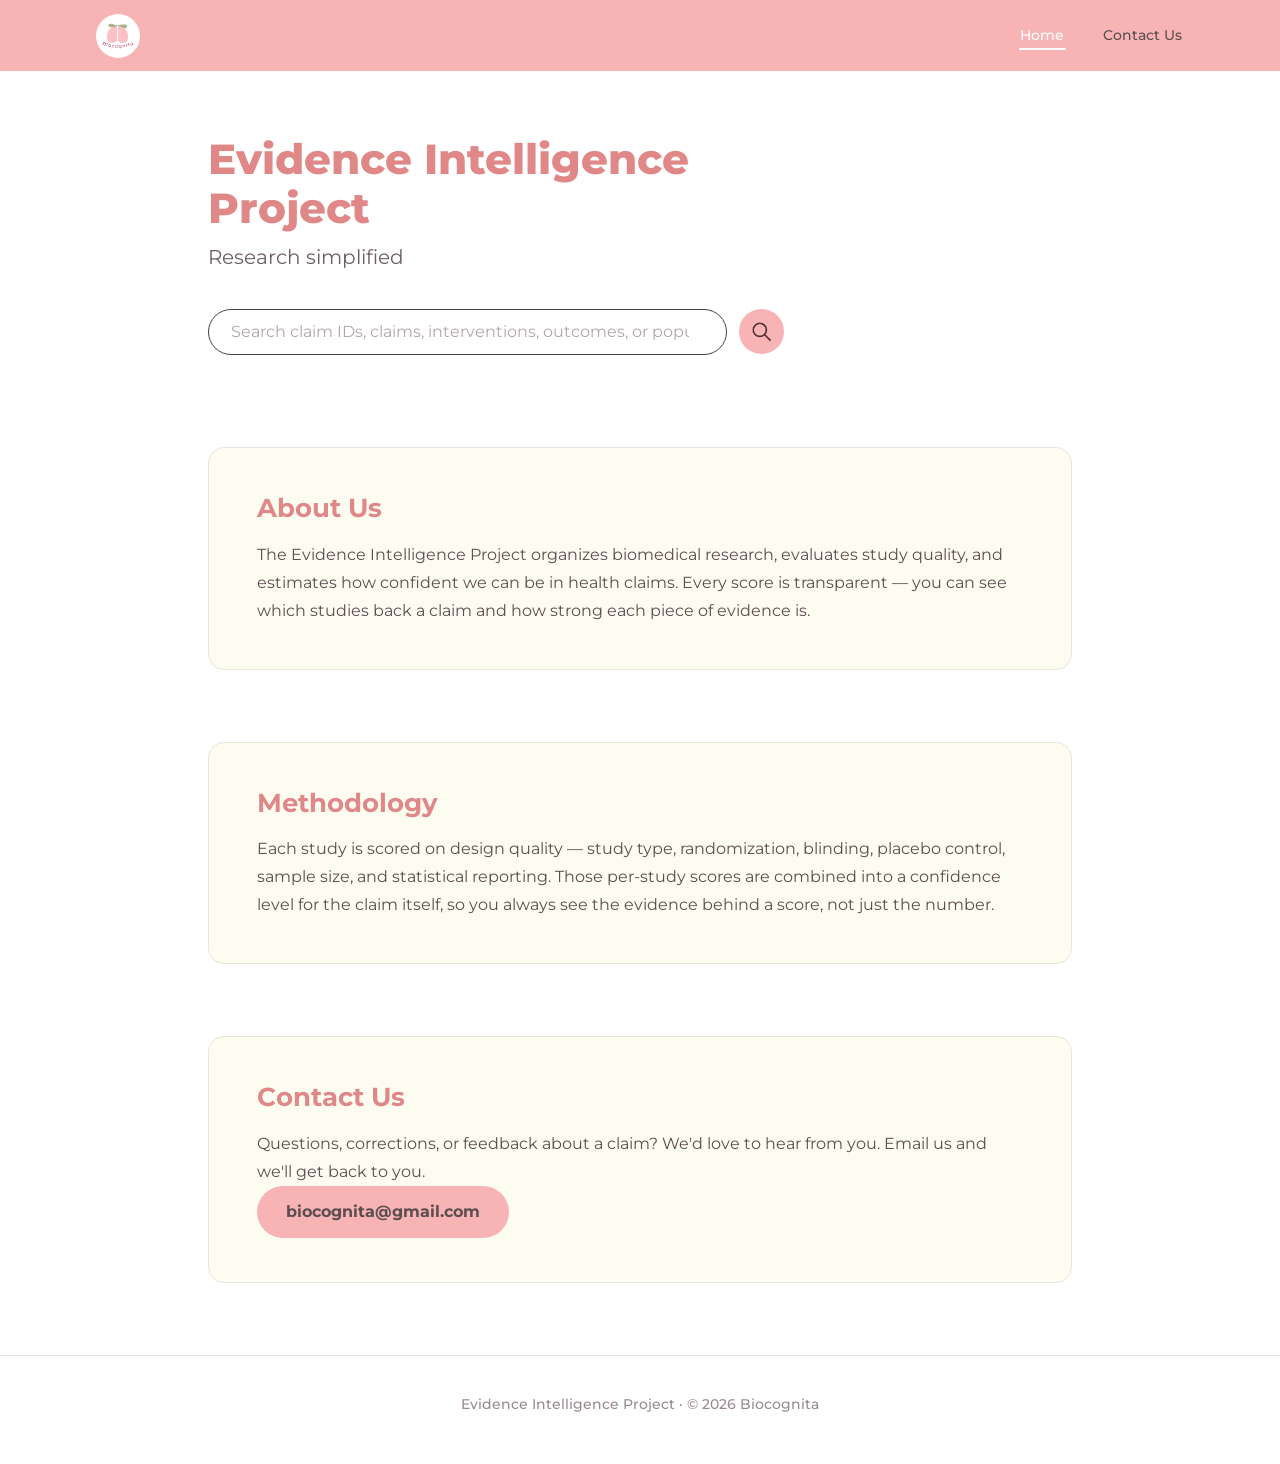
==== website/index.html @ e068db28 "Pink-tint the whole report page: card washes, pink headings and study IDs" ====
<!DOCTYPE html>
<html>
    <head>
        <meta charset="utf-8">
        <meta name="viewport" content="width=device-width">
        <title>Evidence Intelligence Project</title>
        <link rel="preconnect" href="https://fonts.googleapis.com">
        <link rel="preconnect" href="https://fonts.gstatic.com" crossorigin>
        <link href="https://fonts.googleapis.com/css2?family=Montserrat:wght@400;500;600;700;800&display=swap" rel="stylesheet">
        <link rel="icon" href="assets/images/biocognitalogo.png">
        <link href="style.css?v=26" rel="stylesheet" type="text/css"/>
    </head>
    <body>
        <nav class="navbar">
            <div class="nav-inner">
                <div class="logo">
                    <a href="index.html"><img src="assets/images/biocognitalogo.png" alt="biocognita logo" class="logopic"></a>
                </div>
                <div class="nav-links">
                    <a href="index.html" class="active">Home</a>
                    <a href="#contact">Contact Us</a>
                </div>
            </div>
        </nav>

        <main class="home-main">
            <div class="home-inner">
                <h1 class="home-title">Evidence Intelligence<br>Project</h1>
                <p class="home-subtitle">Research simplified</p>

                <div class="searcharea">
                    <div class="searchbar-row">
                        <input
                            id="claim-input"
                            type="search"
                            placeholder="Search claim IDs, claims, interventions, outcomes, or populations..."
                            class="searchbarbar"
                        >
                        <button id="search-button" type="button">
                            <img
                                src="assets/images/searchicon.png"
                                alt="searchbutton"
                                class="searchbutton"
                            >
                        </button>
                    </div>
                </div>
            </div>
        </main>

        <section class="about-section" id="about">
            <div class="about-inner">
                <div class="about-card reveal">
                    <h2>About Us</h2>
                    <p>
                        The Evidence Intelligence Project organizes biomedical research,
                        evaluates study quality, and estimates how confident we can be in
                        health claims. Every score is transparent — you can see which
                        studies back a claim and how strong each piece of evidence is.
                    </p>
                </div>
            </div>
        </section>

        <section class="about-section methodology-section" id="methodology">
            <div class="about-inner">
                <div class="about-card reveal">
                    <h2>Methodology</h2>
                    <p>
                        Each study is scored on design quality — study type, randomization,
                        blinding, placebo control, sample size, and statistical reporting.
                        Those per-study scores are combined into a confidence level for the
                        claim itself, so you always see the evidence behind a score, not
                        just the number.
                    </p>
                </div>
            </div>
        </section>

        <section class="about-section methodology-section" id="contact">
            <div class="about-inner">
                <div class="about-card reveal contact-card">
                    <h2>Contact Us</h2>
                    <p>
                        Questions, corrections, or feedback about a claim? We'd love to
                        hear from you. Email us and we'll get back to you.
                    </p>
                    <p class="contact-email">
                        <a class="contact-mailto" href="mailto:biocognita@gmail.com">
                            biocognita@gmail.com
                        </a>
                    </p>
                </div>
            </div>
        </section>

        <footer class="site-footer reveal">
            <p>Evidence Intelligence Project · © 2026 Biocognita</p>
        </footer>

        <script src="api_config.js"></script>
        <script src="cache_utils.js?v=23"></script>
        <script src="scripts.js?v=23"></script>
    </body>
</html>
---- website/style.css ----
/* ============================================================
   Evidence Intelligence — design system
   Matches the reference mockups:
     - Montserrat everywhere (400 / 500 / 600 / 700 / 800)
     - Light pink header bar, logo far left, nav far right
     - Home: white hero, LEFT-aligned: big pink title (2 lines),
       subtitle, search bar (thin dark border + round pink btn)
     - Beige About Us box on the white canvas
     - Report page: white cards with brown borders in a 2-col
       Overview grid, then stacked study cards with summaries

   Typography follows the golden ratio (phi = 1.618) on a 16px base:
       0.75rem  micro (badges/pills)
       0.85rem  small (meta, card labels)
       1rem     body
       1.25rem  lead (~phi^0.5)
       1.6rem   h2       (~phi)
       2.6rem   h1       (~phi^2)
   ============================================================ */

:root {
    --header-pink: #F8B4B4;
    --accent-pink: #EB9494;       /* card top bars — deeper pink so the bar reads clearly */
    --pink-fill-soft: #FDE9E9;    /* count chip */
    --pink-fill: #F6D9D9;         /* score pill */
    --pink-ink: #C06A6A;          /* deeper pink text on the pills */
    --title-pink: #E08888;        /* title + section heading pink */
    --ink: #5C4D51;               /* dark brown body text */
    --ink-soft: #9B8A8D;          /* warm taupe secondary text */
    --paper: #FFFFFF;             /* white content section */
    --paper-pink: #FDF7F7;        /* report cards — white with a soft pink wash */
    --cream: #FCFCF0;             /* About Us card (the beige) */
    --canvas: #FFFFFF;            /* page background — white, per the mockup */
    --dark-border: #4A3E3D;       /* thin dark border on the search bar */
    --border: #EAE2D8;            /* warm beige border */
    --border-pink: #F2E0E0;       /* results-page borders — pink-tinted so the page reads pink, not brown */
    --white: #FFFFFF;
    --shadow-soft: 0 4px 14px rgba(92, 77, 81, 0.06);
    --shadow-lift: 0 10px 28px rgba(92, 77, 81, 0.10);
}

* {
    box-sizing: border-box;
}

body {
    margin: 0;
    padding: 0;
    background-color: var(--canvas);
    color: var(--ink);
    font-family: 'Montserrat', -apple-system, BlinkMacSystemFont, "Segoe UI", Roboto, sans-serif;
    min-height: 100vh;
    display: flex;
    flex-direction: column;
}

/* ============ Header (solid pink bar) ============ */

.navbar {
    background-color: var(--header-pink);
    width: 100%;
}

.nav-inner {
    max-width: 72rem;
    margin: 0 auto;
    padding: 0.85rem 2rem;
    display: flex;
    align-items: center;
    justify-content: space-between;
}

.logo {
    display: flex;
    align-items: center;
}

.logo a {
    display: flex;
    align-items: center;
}

.logopic {
    max-height: 2.75rem;
    width: auto;
    display: block;
    border-radius: 50%;
    background-color: var(--white);
    transition: transform 0.2s ease;
}

.logo:hover .logopic {
    transform: scale(1.06);
}

/* Header navigation — far right, medium weight */
.nav-links {
    display: flex;
    align-items: center;
    gap: 2.25rem;
}

.nav-links a {
    position: relative;
    text-decoration: none;
    color: var(--ink);
    font-family: 'Montserrat', sans-serif;
    font-size: 0.9rem;
    font-weight: 500;
    padding: 0.3rem 0.1rem 0.35rem;
    transition: color 0.2s ease;
}

/* Animated underline bar under the hovered/active link */
.nav-links a::after {
    content: "";
    position: absolute;
    left: 0;
    bottom: 0;
    width: 100%;
    height: 2px;
    border-radius: 2px;
    background-color: var(--white);
    transform: scaleX(0);
    transform-origin: left;
    transition: transform 0.22s ease;
}

.nav-links a:hover,
.nav-links a.active {
    color: var(--white);
}

.nav-links a:hover::after,
.nav-links a.active::after {
    transform: scaleX(1);
}

/* ============ Home hero (white, LEFT-aligned) ============ */

.home-main {
    background-color: var(--paper);
    padding: 4rem 1.5rem 3rem;
}

.home-inner {
    width: 100%;
    max-width: 54rem;
    margin: 0 auto;
    text-align: left;
}

/* Big pink title, two lines */
.home-title {
    font-family: 'Montserrat', sans-serif;
    font-weight: 800;
    font-size: 2.6rem;
    line-height: 1.18;
    color: var(--title-pink);
    margin: 0;
}

/* Subtitle: smaller, darker brown-grey, regular */
.home-subtitle {
    font-family: 'Montserrat', sans-serif;
    font-weight: 400;
    font-size: 1.25rem;
    color: #6E5F63;
    margin: 0.7rem 0 0 0;
}

/* Search bar row */
.searcharea {
    margin-top: 2.5rem;
    width: 100%;
    max-width: 36rem;
}

.searchbar-row {
    display: flex;
    align-items: center;
    gap: 0.75rem;
    width: 100%;
}

/* Elongated input, thin dark border */
.searchbarbar {
    flex: 1;
    min-width: 0;
    padding: 0.8rem 1.4rem;
    border: 1px solid var(--dark-border);
    border-radius: 9999px;
    font-family: 'Montserrat', sans-serif;
    font-size: 1rem;
    font-weight: 400;
    color: var(--ink);
    background-color: var(--white);
    outline: none;
    transition: box-shadow 0.2s ease;
}

.searchbarbar::placeholder {
    color: #B3A5A8;
}

.searchbarbar:focus {
    box-shadow: 0 0 0 3px rgba(224, 136, 136, 0.25);
}

.searchbarbar:hover {
    border-color: var(--title-pink);
}

/* Circular pink search button, immediately right of the input */
#search-button {
    flex-shrink: 0;
    background-color: var(--header-pink);
    border: none;
    padding: 0.8rem;
    border-radius: 50%;
    cursor: pointer;
    display: flex;
    align-items: center;
    justify-content: center;
    transition: transform 0.2s ease, background-color 0.2s ease, box-shadow 0.2s ease;
}

#search-button:hover {
    transform: translateY(-2px);
    background-color: var(--title-pink);
    box-shadow: 0 6px 16px rgba(224, 136, 136, 0.45);
}

#search-button:active {
    transform: translateY(0) scale(0.93);
    box-shadow: 0 2px 8px rgba(224, 136, 136, 0.35);
}

#search-button:focus-visible {
    outline: 2px solid var(--title-pink);
    outline-offset: 2px;
}

.searchbutton {
    height: 1.2rem;
    width: auto;
    filter: brightness(0.4);
}

/* ============ About Us + Methodology (beige boxes on white) ============ */

.about-section {
    background-color: var(--canvas);
    padding: 2.75rem 1.5rem 4.5rem;
}

/* The About card's generous bottom padding is the gap between the two
   cards, so the Methodology section starts flush under it. */
.methodology-section {
    padding-top: 0;
}

.about-inner {
    width: 100%;
    max-width: 54rem;
    margin: 0 auto;
}

.about-card {
    background-color: var(--cream);
    border-radius: 1rem;
    padding: 2.75rem 3rem;
    border: 1px solid #EAE4DC;
    transition: transform 0.3s ease, box-shadow 0.3s ease;
}

.about-card:hover {
    transform: translateY(-3px);
    box-shadow: var(--shadow-lift);
}

/* ============ Contact Us card ============ */

.contact-card p {
    margin-bottom: 1.4rem;
}

.contact-card p:last-child {
    margin-bottom: 0;
}

.contact-email {
    margin: 0;
}

/* Email as a warm pink pill — matches the search button + header */
.contact-mailto {
    display: inline-block;
    padding: 0.75rem 1.8rem;
    border-radius: 9999px;
    background-color: var(--header-pink);
    color: var(--ink);
    font-family: 'Montserrat', sans-serif;
    font-size: 1rem; /* body */
    font-weight: 700;
    text-decoration: none;
    transition: transform 0.2s ease, box-shadow 0.2s ease, background-color 0.2s ease;
}

.contact-mailto:hover {
    transform: translateY(-2px);
    background-color: var(--title-pink);
    box-shadow: 0 6px 16px rgba(224, 136, 136, 0.35);
}

.contact-mailto:active {
    transform: translateY(0) scale(0.96);
    box-shadow: none;
}

.contact-mailto:focus-visible {
    outline: 2px solid var(--title-pink);
    outline-offset: 2px;
}

/* ============ Scroll reveal (About Us / Methodology) ============ */

.reveal {
    opacity: 0;
    transform: translateY(28px);
    transition: opacity 0.7s ease, transform 0.7s ease;
}

.reveal.visible {
    opacity: 1;
    transform: translateY(0);
}

@media (prefers-reduced-motion: reduce) {
    .reveal {
        opacity: 1;
        transform: none;
        transition: none;
    }

    .report-reveal,
    .home-title,
    .home-subtitle,
    .home-main .searcharea {
        animation: none;
    }

    .sk-leaving {
        transition: none;
    }

    body.page-leaving,
    body.page-entering {
        opacity: 1;
        transition: none;
    }

    .live-suggestions {
        animation: none;
    }
}

.about-card h2 {
    font-family: 'Montserrat', sans-serif;
    font-weight: 700;
    font-size: 1.6rem; /* ~phi */
    color: var(--title-pink);
    margin: 0 0 1.1rem 0;
}

.about-card p {
    font-family: 'Montserrat', sans-serif;
    font-weight: 400;
    font-size: 1rem; /* body */
    line-height: 1.75;
    color: var(--ink);
    margin: 0;
}

/* ============ Search results page ============ */

.bodynorm {
    min-height: 100vh;
    background-color: var(--canvas);
}

.bodynorm .home-main {
    padding-top: 2.5rem;
    padding-bottom: 2rem;
}

/* Cute results header — same white card + pink top accent as the
   result cards, with pill chips for the query and the count. */
.results-header {
    width: 100%;
    max-width: 68rem;
    margin: 2rem auto 1.25rem;
    padding: 0 1.5rem;
}

.results-header-inner {
    background-color: var(--white);
    border: 1px solid var(--border-pink);
    border-top: 4px solid var(--accent-pink);
    border-radius: 1.1rem;
    padding: 1.25rem 1.5rem;
    box-shadow: var(--shadow-soft);
}

.results-title-row {
    display: flex;
    align-items: center;
    justify-content: space-between;
    gap: 1rem;
    flex-wrap: wrap;
    margin-bottom: 0.6rem;
}

.results-title {
    font-family: 'Montserrat', sans-serif;
    font-size: 1.25rem; /* lead */
    font-weight: 700;
    color: var(--ink);
    margin: 0;
}

/* Pill chips: pink query chip + beige count chip (like the badges
   on the result cards) */
.result-chip {
    display: inline-block;
    font-family: 'Montserrat', sans-serif;
    font-size: 0.85rem; /* small */
    font-weight: 600;
    padding: 0.35rem 0.9rem;
    border-radius: 9999px;
    white-space: nowrap;
}

.chip-query {
    background-color: #FBEAEA;
    color: var(--title-pink);
    border: none;
    cursor: pointer;
    transition: background-color 0.2s ease, transform 0.2s ease;
}

.chip-query:hover {
    background-color: #FBDADA;
    transform: translateY(-1px);
}

.chip-query:active {
    transform: translateY(0) scale(0.96);
}

.chip-query:focus-visible {
    outline: 2px solid var(--title-pink);
    outline-offset: 2px;
}

/* Hint that the chip is clickable */
.chip-query::after {
    content: " ↩";
    font-size: 0.75rem;
    opacity: 0.65;
}

.chip-count {
    background-color: var(--pink-fill-soft);
    color: var(--pink-ink);
}

.results-status-row {
    display: flex;
    align-items: center;
    gap: 0.75rem;
    flex-wrap: wrap;
}

.results-status {
    font-family: 'Montserrat', sans-serif;
    font-size: 1rem; /* body */
    font-weight: 500;
    color: var(--ink-soft);
    margin: 0;
}

/* Centering wrapper for the results grid; also anchors the loading
   skeleton so it can overlay the incoming cards and cross-fade out. */
.results-wrap {
    position: relative;
    width: 100%;
    max-width: 68rem;
    margin: 0 auto;
    padding: 0 1.5rem;
}

.results-area,
.results-skeleton {
    display: grid;
    grid-template-columns: 1fr;
    gap: 1.25rem;
}

@media (min-width: 720px) {
    .results-area,
    .results-skeleton {
        grid-template-columns: repeat(2, 1fr);
    }
}

@media (min-width: 1100px) {
    .results-area,
    .results-skeleton {
        grid-template-columns: repeat(3, 1fr);
    }
}

/* ============ Search results skeleton ============ */

/* Shimmer placeholder cards that mirror the result-card layout while
   the first search is in flight, so the page never looks broken. */
.results-skeleton {
    margin-bottom: 2.5rem;
}

.results-skeleton[hidden] {
    display: none;
}

.sk-result {
    background-color: var(--white);
    border: 1px solid var(--border-pink);
    border-top: 4px solid var(--accent-pink);
    border-radius: 1.1rem;
    padding: 1.4rem 1.5rem;
    box-shadow: var(--shadow-soft);
}

.sk-result .sk-pill {
    height: 1.35rem;
    width: 5rem;
    border-radius: 9999px;
    margin-bottom: 0.7rem;
}

.sk-result .sk-claim-line {
    height: 1.3rem;
    width: 80%;
    border-radius: 0.4rem;
    margin-bottom: 0.55rem;
}

.sk-result .sk-claim-line.short {
    width: 55%;
}

.sk-result .sk-meta-line {
    height: 0.8rem;
    width: 88%;
    border-radius: 0.35rem;
    margin-top: 0.8rem;
}

.sk-result .sk-mini-row {
    display: flex;
    flex-wrap: wrap;
    gap: 0.4rem;
    margin-top: 0.9rem;
    padding-top: 0.9rem;
    border-top: 1px dashed var(--border-pink);
}

.sk-result .sk-mini {
    height: 0.95rem;
    width: 4.6rem;
    border-radius: 9999px;
}

/* Fade the search skeleton out over the arriving cards — same soft
   cross-fade as the report page skeleton. */
.results-skeleton.sk-leaving {
    position: absolute;
    inset: 0;
    z-index: 1;
    pointer-events: none;
    opacity: 0;
    transition: opacity 0.4s ease;
}

.result-card {
    display: flex;
    flex-direction: column;
    background-color: var(--white);
    border-radius: 1.1rem;
    padding: 1.4rem 1.5rem;
    border: 1px solid var(--border-pink);
    border-top: 4px solid var(--accent-pink);
    text-decoration: none;
    box-shadow: var(--shadow-soft);
    transition: transform 0.2s ease, box-shadow 0.2s ease;
}

.result-card:hover {
    transform: translateY(-3px);
    box-shadow: var(--shadow-lift);
}

.result-card:active {
    transform: translateY(0);
}

.result-card:focus-visible {
    outline: 2px solid var(--title-pink);
    outline-offset: 3px;
}

.result-id {
    align-self: flex-start;
    background-color: #FBEAEA;
    color: var(--title-pink);
    font-family: 'Montserrat', sans-serif;
    font-size: 0.75rem; /* micro */
    font-weight: 700;
    padding: 0.25rem 0.7rem;
    border-radius: 9999px;
    margin-bottom: 0.6rem;
}

.result-score {
    align-self: flex-start;
    background-color: var(--pink-fill);
    color: var(--pink-ink);
    font-family: 'Montserrat', sans-serif;
    font-size: 0.75rem; /* micro */
    font-weight: 700;
    padding: 0.25rem 0.7rem;
    border-radius: 9999px;
    margin-left: 0.4rem;
    margin-bottom: 0.6rem;
}

.result-claim {
    font-family: 'Montserrat', sans-serif;
    font-size: 1.25rem; /* lead */
    font-weight: 700;
    color: var(--ink);
    margin-bottom: 0.35rem;
}

.result-meta {
    font-family: 'Montserrat', sans-serif;
    font-size: 0.85rem; /* small */
    font-weight: 400;
    color: var(--ink-soft);
}

/* Per-study mini pills */
.study-mini-grid {
    display: flex;
    flex-wrap: wrap;
    gap: 0.4rem;
    margin-top: 0.9rem;
    padding-top: 0.9rem;
    border-top: 1px dashed var(--border-pink);
}

.study-mini {
    background-color: #FBF1F1;
    border: 1px solid #EBC9C9;
    color: var(--ink-soft);
    font-family: 'Montserrat', sans-serif;
    font-size: 0.75rem; /* micro */
    font-weight: 600;
    padding: 0.25rem 0.6rem;
    border-radius: 9999px;
    transition: background-color 0.15s ease, border-color 0.15s ease;
}

.study-mini:hover {
    background-color: #F6E4E4;
    border-color: #E2BCBC;
}

.study-mini-empty {
    font-family: 'Montserrat', sans-serif;
    font-size: 0.85rem; /* small */
    color: #C0B2B5;
}

/* Highlighted search match */
.match-highlight {
    background-color: #FDE1E1;
    color: var(--title-pink);
    border-radius: 4px;
    padding: 0 0.15rem;
    font-weight: 700;
    transition: opacity 0.45s ease, background-color 0.45s ease;
}

/* Fading out before the highlights are unwrapped to plain text */
.match-highlight--fading {
    opacity: 0;
}

@media (prefers-reduced-motion: reduce) {
    .match-highlight {
        transition: none;
    }
}

/* Action buttons (Refresh + Load more) */
.results-actions {
    display: flex;
    justify-content: center;
    gap: 1rem;
    margin: 2rem auto 0;
    padding: 0 1.5rem 3rem;
    max-width: 68rem;
}

.results-actions .load-more {
    margin: 0;
}

.load-more,
.refresh-btn {
    display: inline-block;
    padding: 0.8rem 2.2rem;
    border-radius: 9999px;
    font-family: 'Montserrat', sans-serif;
    font-size: 1rem; /* body */
    font-weight: 700;
    cursor: pointer;
    transition: transform 0.2s ease, box-shadow 0.2s ease, background-color 0.2s ease;
}

.load-more {
    background-color: var(--accent-pink);
    color: var(--ink);
    border: none;
}

.load-more:hover {
    transform: translateY(-2px);
    background-color: var(--title-pink);
    box-shadow: 0 6px 16px rgba(235, 148, 148, 0.5);
}

.load-more:active {
    transform: translateY(0) scale(0.96);
}

.load-more:focus-visible,
.refresh-btn:focus-visible {
    outline: 2px solid var(--title-pink);
    outline-offset: 2px;
}

.refresh-btn {
    background-color: var(--white);
    color: var(--ink);
    border: 1px solid var(--accent-pink);
}

.refresh-btn:hover {
    transform: translateY(-2px);
    border-color: var(--title-pink);
    background-color: var(--pink-fill-soft);
    box-shadow: 0 6px 16px rgba(224, 136, 136, 0.3);
}

.refresh-btn:active {
    transform: translateY(0) scale(0.96);
}

.load-more[hidden],
.refresh-btn[hidden] {
    display: none;
}

/* Error messages (server errors injected into the page body). The
   search status line is also a direct <p> child of body, so exclude it. */
.bodynorm > p:not(.results-status) {
    background-color: var(--white);
    padding: 2rem;
    border-radius: 1.1rem;
    border: 1px solid var(--border);
    font-family: 'Montserrat', sans-serif;
    font-size: 1rem; /* body */
    font-weight: 500;
    max-width: 35rem;
    text-align: center;
    margin: 2rem auto;
}

/* "No claims found" / empty states on the search page get the same
   bar treatment as the injected error messages above. */
.results-status.is-bar {
    background-color: var(--white);
    padding: 1.5rem 2rem;
    border-radius: 1.1rem;
    border: 1px solid var(--border);
    max-width: 35rem;
    text-align: center;
    margin: 2rem auto;
    font-weight: 500;
}

/* ============ Report page ============ */

/* Page canvas stays white; the report sits on it with pink-tinted cards
   and pink headings — the same pink language as the results page. */

.report-main {
    width: 100%;
    max-width: 54rem;
    margin: 0 auto;
    padding: 3rem 1.5rem 4rem;
    position: relative; /* anchor for the fading skeleton overlay */
}

/* ============ Skeleton screen (report loading) ============ */

/* Warm-beige shimmering placeholders shown while the report loads, so
   the page never looks broken — it looks like content is on its way. */
.sk {
    /* Pink-tinted shimmer so the skeleton previews the pink report. */
    background: linear-gradient(
        100deg,
        #F5E4E4 40%,
        #FDF3F3 50%,
        #F5E4E4 60%
    );
    background-size: 200% 100%;
    animation: sk-shimmer 1.3s ease-in-out infinite;
    border-radius: 0.55rem;
}

@keyframes sk-shimmer {
    0% {
        background-position: 200% 0;
    }
    100% {
        background-position: -200% 0;
    }
}

.sk-title {
    height: 2.9rem;
    width: 62%;
    border-radius: 0.7rem;
    margin-bottom: 2.25rem;
}

.sk-section {
    height: 1.1rem;
    width: 11rem;
    border-radius: 0.4rem;
    margin-bottom: 1.1rem;
}

.sk-grid {
    display: grid;
    grid-template-columns: 1fr 1fr;
    gap: 1.1rem;
    margin-bottom: 2.5rem;
}

.sk-card {
    /* Pink ghost tint: placeholder cards must never read as real white
       content boxes — that's what made the old skeleton look broken. */
    background-color: #FBF0F0;
    border: 1px solid #E9CFCF;
    border-top: 4px solid var(--accent-pink);
    border-radius: 1rem;
    padding: 1.4rem 1.5rem;
    min-width: 0;
}

.sk-card-full {
    grid-column: 1 / -1;
}

.sk-line {
    height: 0.8rem;
    width: 38%;
    border-radius: 0.35rem;
    margin-bottom: 0.85rem;
}

.sk-line-value {
    height: 1.15rem;
    width: 68%;
    border-radius: 0.4rem;
}

.sk-line-value.wide {
    width: 88%;
}

.sk-studies {
    display: flex;
    flex-direction: column;
    gap: 1.1rem;
}

.sk-study {
    /* Pink ghost tint, same as the overview cards above. */
    background-color: #FBF0F0;
    border: 1px solid #E9CFCF;
    border-top: 4px solid var(--accent-pink);
    border-radius: 1rem;
    padding: 1.3rem 1.5rem;
}

.sk-study-header {
    display: flex;
    justify-content: space-between;
    gap: 1rem;
    margin-bottom: 0.7rem;
}

.sk-study-id {
    height: 1.1rem;
    width: 5.5rem;
    border-radius: 0.4rem;
}

.sk-study-badge {
    height: 0.85rem;
    width: 7rem;
    border-radius: 0.35rem;
}

.sk-study-summary {
    height: 0.8rem;
    width: 92%;
    border-radius: 0.35rem;
    margin-bottom: 0.55rem;
}

/* Second line of the study summary — fills the card so it reads as a
   skeleton block, not a hollow box. */
.sk-study-summary.short {
    width: 58%;
    margin-bottom: 0;
}

/* When the report is ready, the skeleton flips to an overlay covering the
   content area and fades away, so the swap is a soft cross-fade rather
   than a hard cut. The JS holds the page height so nothing collapses. */
#report-skeleton.sk-leaving {
    position: absolute;
    top: 0;
    left: 0;
    right: 0;
    z-index: 1; /* paint above the rising content during the cross-fade */
    pointer-events: none;
    opacity: 0;
    transition: opacity 0.4s ease;
}

/* ============ Entrance animations ============ */

/* Gentle rise-and-fade used for the report reveal, the search cards,
   and the home hero. `backwards` fill keeps things hidden during the
   delay, then lets elements return to their natural styles afterwards
   (so :hover transforms like the card lift still work).

   Timing: one shared ease-out curve (snappy start, soft landing) with
   a short 10px rise — noticeable but never floaty. */
.report-reveal {
    animation: rise-in 0.45s cubic-bezier(0.22, 1, 0.36, 1) backwards;
}

@keyframes rise-in {
    from {
        opacity: 0;
        transform: translateY(10px);
    }
    to {
        opacity: 1;
        transform: translateY(0);
    }
}

/* Home hero: title, subtitle, then the search bar drift in one after
   the other on page load. */
.home-title,
.home-subtitle,
.home-main .searcharea {
    animation: rise-in 0.5s cubic-bezier(0.22, 1, 0.36, 1) backwards;
}

.home-subtitle {
    animation-delay: 0.1s;
}

.home-main .searcharea {
    animation-delay: 0.2s;
}

/* Main claim heading — big, bold pink, same as the home hero title (~phi^2) */
#claim {
    font-family: 'Montserrat', sans-serif;
    font-size: 2.6rem;
    font-weight: 800;
    line-height: 1.2;
    color: var(--title-pink);
    margin: 0 0 2.25rem 0;
}

/* Section subheadings (Overview / Information On Individual Studies) */
.report-section-title {
    font-family: 'Montserrat', sans-serif;
    font-size: 1.25rem; /* lead */
    font-weight: 600;
    color: var(--pink-ink);
    margin: 0 0 1.1rem 0;
}

/* Overview grid: 2 columns (mockup's 2x2 + full-width card) */
.report-grid {
    display: grid;
    grid-template-columns: 1fr 1fr;
    gap: 1.1rem;
    margin-bottom: 2.5rem;
}

/* Rounded pink-tinted card with a pink top accent — matches the results page */
.report-card {
    background-color: var(--paper-pink);
    border: 1px solid var(--border-pink);
    border-top: 4px solid var(--accent-pink);
    border-radius: 1rem;
    padding: 1.4rem 1.5rem;
    min-width: 0;
    transition: box-shadow 0.2s ease, transform 0.2s ease;
}

.report-card:hover {
    box-shadow: var(--shadow-soft);
    transform: translateY(-2px);
}

.report-card:active {
    transform: translateY(0);
}

.report-card:focus-visible {
    outline: 2px solid var(--title-pink);
    outline-offset: 2px;
}

.report-card h3 {
    font-family: 'Montserrat', sans-serif;
    font-size: 0.85rem; /* small */
    font-weight: 600;
    color: var(--pink-ink);
    margin: 0 0 0.7rem 0;
}

.report-card p {
    font-family: 'Montserrat', sans-serif;
    font-size: 1.25rem; /* lead */
    font-weight: 600;
    line-height: 1.5;
    color: var(--ink);
    margin: 0;
    word-break: break-word;
}

/* Supporting Studies spans the whole row (full-width card) */
.report-card-full {
    grid-column: 1 / -1;
}

/* ============ Study cards (Information On Individual Studies) ============ */

#breakdown {
    display: flex;
    flex-direction: column;
    gap: 1.1rem;
}

.study-card {
    background-color: var(--paper-pink);
    border: 1px solid var(--border-pink);
    border-top: 4px solid var(--accent-pink);
    border-radius: 1rem;
    padding: 1.3rem 1.5rem;
    transition: box-shadow 0.2s ease, transform 0.2s ease;
}

.study-card:hover {
    box-shadow: var(--shadow-soft);
    transform: translateY(-2px);
}

.study-card:active {
    transform: translateY(0);
}

.study-card:focus-visible {
    outline: 2px solid var(--title-pink);
    outline-offset: 2px;
}

.study-card-header {
    display: flex;
    align-items: baseline;
    justify-content: space-between;
    gap: 1rem;
    flex-wrap: wrap;
    margin-bottom: 0.45rem;
}

.studyID {
    margin: 0;
    color: var(--title-pink);
    font-family: 'Montserrat', sans-serif;
    font-size: 1.25rem; /* lead */
    font-weight: 700;
}

.study-score {
    color: var(--pink-ink);
    font-family: 'Montserrat', sans-serif;
    font-size: 0.85rem; /* small */
    font-weight: 600;
    white-space: nowrap;
}

.study-summary {
    margin: 0;
    color: var(--ink-soft);
    font-family: 'Montserrat', sans-serif;
    font-size: 0.85rem; /* small */
    font-weight: 400;
    line-height: 1.55;
}

.report-empty {
    background-color: var(--paper-pink);
    border: 1px solid var(--border-pink);
    border-top: 4px solid var(--accent-pink);
    border-radius: 1rem;
    padding: 1.5rem 2rem;
    text-align: center;
    font-family: 'Montserrat', sans-serif;
    font-size: 1rem;
    color: var(--pink-ink);
    margin: 0;
}

/* ============ Footer ============ */

.site-footer {
    margin-top: auto; /* pin to the bottom on short pages */
    padding: 2.5rem 1.5rem 3.25rem;
    text-align: center;
    border-top: 1px solid var(--border);
    background-color: var(--white);
}

.site-footer p {
    font-family: 'Montserrat', sans-serif;
    font-size: 0.85rem; /* small */
    font-weight: 500;
    color: var(--ink-soft);
    margin: 0;
}

/* ============ Page transitions ============ */

/* Cross-page fades: JS fades the body out before navigating away and
   fades it back in on the destination page. Pure opacity, so it layers
   cleanly under every entrance animation on the page. */
body.page-leaving,
body.page-entering {
    opacity: 0;
}

body.page-leaving {
    transition: opacity 0.22s ease;
}

body.page-enter-done {
    opacity: 1;
    transition: opacity 0.22s ease;
}

/* ============ Search-as-you-type suggestions ============ */

/* The home search bar anchors its live-suggestion dropdown. */
.searcharea {
    position: relative;
}

/* White card with a pink top accent — the same visual language as the
   result cards, so the dropdown feels native to the site. */
.live-suggestions {
    position: absolute;
    top: calc(100% + 0.6rem);
    left: 0;
    right: 0;
    background-color: var(--white);
    border: 1px solid var(--border-pink);
    border-top: 4px solid var(--accent-pink);
    border-radius: 1.1rem;
    box-shadow: var(--shadow-lift);
    padding: 0.5rem;
    z-index: 30;
    animation: rise-in 0.25s cubic-bezier(0.22, 1, 0.36, 1) backwards;
}

.live-suggestions[hidden] {
    display: none;
}

.live-suggestion {
    display: block;
    width: 100%;
    text-align: left;
    background: none;
    border: none;
    border-radius: 0.8rem;
    padding: 0.7rem 0.9rem;
    cursor: pointer;
    font-family: 'Montserrat', sans-serif;
    transition: background-color 0.15s ease;
}

.live-suggestion:hover,
.live-suggestion--active {
    background-color: #FBEAEA;
}

.live-suggestion-top {
    display: flex;
    align-items: center;
    gap: 0.45rem;
    flex-wrap: wrap;
    margin-bottom: 0.35rem;
}

.live-pill {
    background-color: #FBEAEA;
    color: var(--title-pink);
    font-family: 'Montserrat', sans-serif;
    font-size: 0.75rem; /* micro */
    font-weight: 700;
    padding: 0.2rem 0.6rem;
    border-radius: 9999px;
}

.live-pill--score {
    background-color: var(--pink-fill);
    color: var(--pink-ink);
}

.live-suggestion-claim {
    font-family: 'Montserrat', sans-serif;
    font-size: 0.95rem;
    font-weight: 600;
    color: var(--ink);
    line-height: 1.45;
    display: -webkit-box;
    -webkit-line-clamp: 2;
    -webkit-box-orient: vertical;
    overflow: hidden;
}

.live-suggestion-meta {
    font-family: 'Montserrat', sans-serif;
    font-size: 0.8rem;
    color: var(--ink-soft);
    margin-top: 0.25rem;
}

/* "See all results" footer row inside the panel */
.live-see-all {
    display: flex;
    align-items: center;
    justify-content: space-between;
    gap: 0.75rem;
    margin-top: 0.3rem;
    padding: 0.75rem 0.9rem;
    border-top: 1px solid var(--border);
    border-radius: 0 0 0.8rem 0.8rem;
    color: var(--title-pink);
    font-family: 'Montserrat', sans-serif;
    font-size: 0.85rem; /* small */
    font-weight: 700;
    text-decoration: none;
    transition: color 0.15s ease;
}

.live-see-all:hover {
    color: var(--ink);
}

/* ============ Mobile ============ */

@media (max-width: 640px) {
    .home-title {
        font-size: 2rem;
    }

    .home-main {
        padding: 3.5rem 1.25rem 3rem;
    }

    .about-card {
        padding: 2rem 1.5rem;
    }

    .about-section {
        padding: 2.5rem 1.25rem 3.5rem;
    }

    .searchbar-row {
        flex-wrap: wrap;
    }

    /* Input keeps its full row; the round button drops below it. */
    .searchbarbar {
        flex: 1 0 100%;
    }

    .nav-links {
        gap: 1.25rem;
    }

    .nav-links a {
        font-size: 0.85rem;
    }

    .nav-inner {
        padding: 0.7rem 1.25rem;
    }

    /* Report page: stack the overview cards on one column */
    .report-grid {
        grid-template-columns: 1fr;
    }

    .report-card-full {
        grid-column: 1 / -1;
    }

    #claim {
        font-size: 1.9rem;
    }
}

/* Small phones: tighten the hero, cards, and page gutters so nothing
   feels cramped at 375px and under. */
@media (max-width: 480px) {
    .home-title {
        font-size: 1.75rem;
    }

    .home-subtitle {
        font-size: 1.1rem;
    }

    .home-main {
        padding: 2.75rem 1.1rem 2.5rem;
    }

    .nav-inner {
        padding: 0.65rem 1.1rem;
    }

    .nav-links {
        gap: 1rem;
    }

    .results-header {
        padding: 0 1.1rem;
    }

    .results-header-inner {
        padding: 1.1rem 1.15rem;
    }

    .results-wrap {
        padding: 0 1.1rem;
    }

    .result-card,
    .sk-result {
        padding: 1.15rem 1.2rem;
    }

    .results-actions {
        padding: 0 1.1rem 2.5rem;
    }

    .report-main {
        padding: 2.25rem 1.1rem 3rem;
    }
}
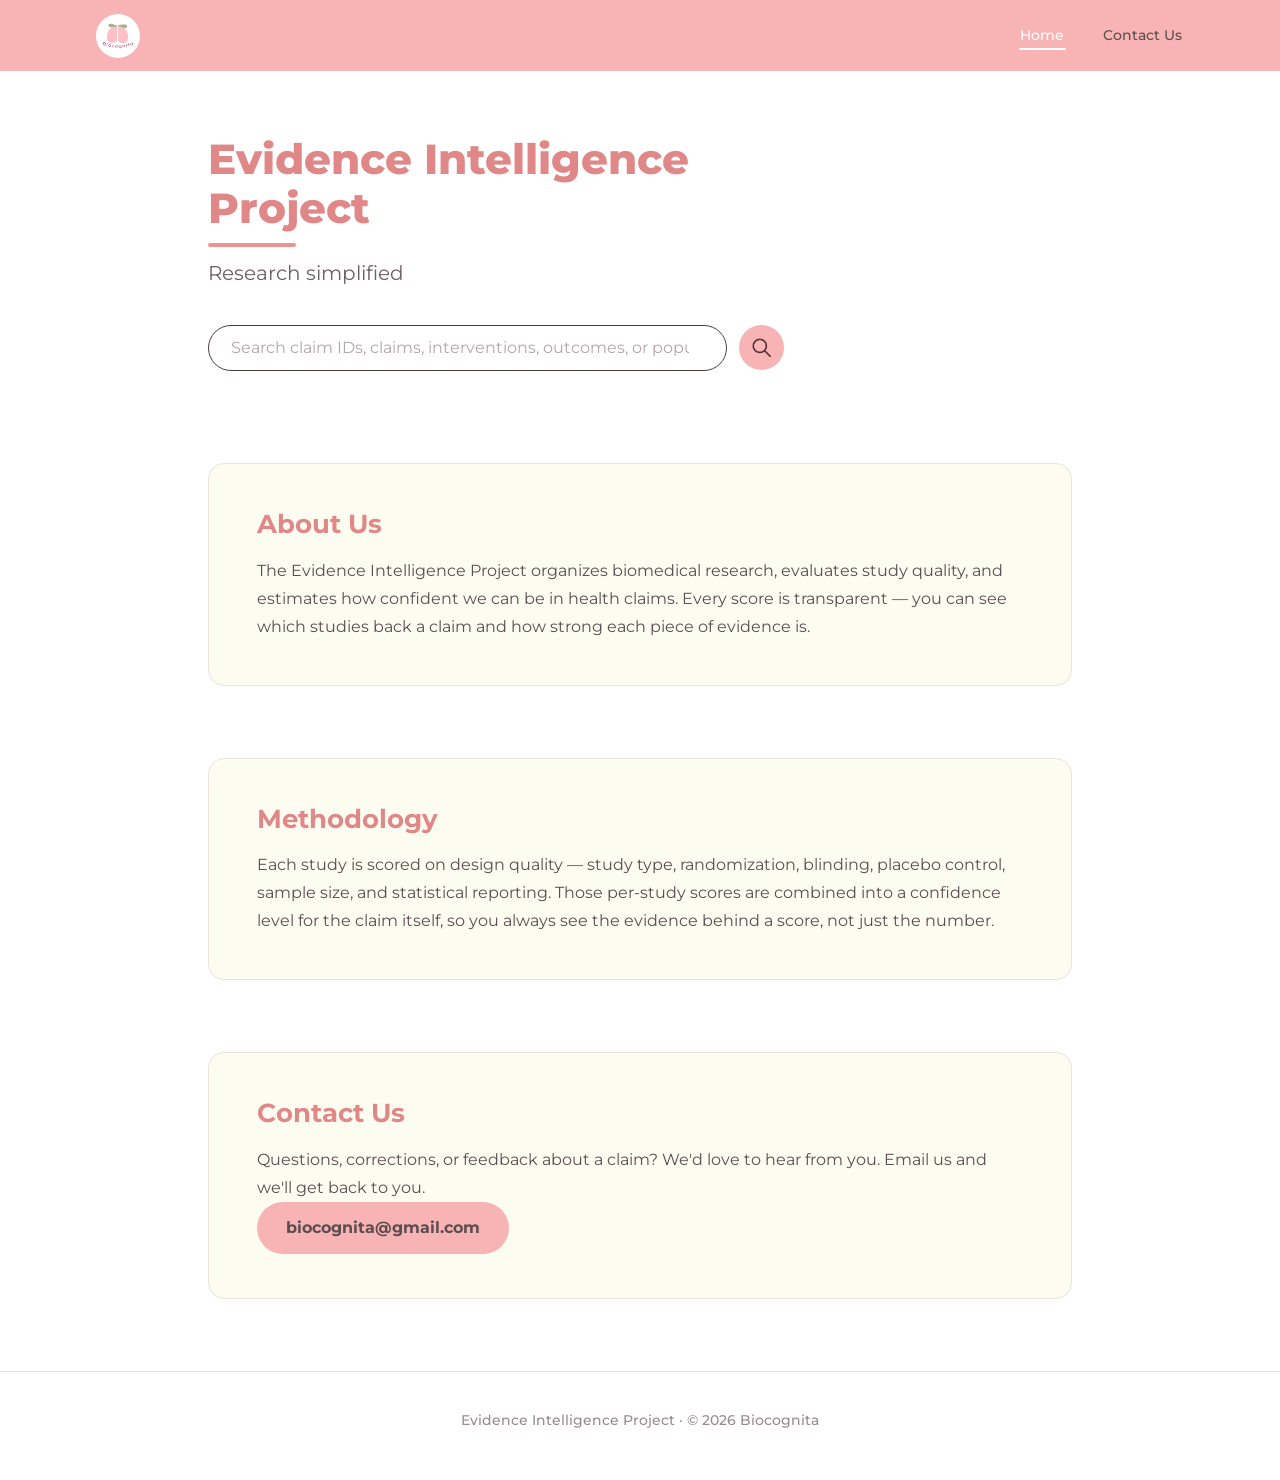
==== commit c1caa355: "Add pink underline under home hero title" ====
--- a/website/index.html
+++ b/website/index.html
@@ -8,7 +8,7 @@
         <link rel="preconnect" href="https://fonts.gstatic.com" crossorigin>
         <link href="https://fonts.googleapis.com/css2?family=Montserrat:wght@400;500;600;700;800&display=swap" rel="stylesheet">
         <link rel="icon" href="assets/images/biocognitalogo.png">
-        <link href="style.css?v=26" rel="stylesheet" type="text/css"/>
+        <link href="style.css?v=30" rel="stylesheet" type="text/css"/>
     </head>
     <body>
         <nav class="navbar">
@@ -18,7 +18,7 @@
                 </div>
                 <div class="nav-links">
                     <a href="index.html" class="active">Home</a>
-                    <a href="#contact">Contact Us</a>
+                    <a href="contactpage.html">Contact Us</a>
                 </div>
             </div>
         </nav>
@@ -99,7 +99,7 @@
         </footer>
 
         <script src="api_config.js"></script>
-        <script src="cache_utils.js?v=23"></script>
-        <script src="scripts.js?v=23"></script>
+        <script src="cache_utils.js?v=29"></script>
+        <script src="scripts.js?v=29"></script>
     </body>
 </html>
--- a/website/style.css
+++ b/website/style.css
@@ -28,7 +28,6 @@
     --ink: #5C4D51;               /* dark brown body text */
     --ink-soft: #9B8A8D;          /* warm taupe secondary text */
     --paper: #FFFFFF;             /* white content section */
-    --paper-pink: #FDF7F7;        /* report cards — white with a soft pink wash */
     --cream: #FCFCF0;             /* About Us card (the beige) */
     --canvas: #FFFFFF;            /* page background — white, per the mockup */
     --dark-border: #4A3E3D;       /* thin dark border on the search bar */
@@ -152,6 +151,7 @@
 
 /* Big pink title, two lines */
 .home-title {
+    position: relative;
     font-family: 'Montserrat', sans-serif;
     font-weight: 800;
     font-size: 2.6rem;
@@ -160,13 +160,27 @@
     margin: 0;
 }
 
-/* Subtitle: smaller, darker brown-grey, regular */
+/* Subtle pink underline between the title and the subtitle — same accent
+   bar as the report page's claim headline. */
+.home-title::after {
+    content: "";
+    position: absolute;
+    left: 0;
+    bottom: -0.85rem;
+    width: 5.5rem;
+    height: 4px;
+    border-radius: 9999px;
+    background-color: var(--accent-pink);
+}
+
+/* Subtitle: smaller, darker brown-grey, regular. Extra top margin clears
+   the pink underline bar above it. */
 .home-subtitle {
     font-family: 'Montserrat', sans-serif;
     font-weight: 400;
     font-size: 1.25rem;
     color: #6E5F63;
-    margin: 0.7rem 0 0 0;
+    margin: 1.7rem 0 0 0;
 }
 
 /* Search bar row */
@@ -814,8 +828,9 @@
 
 /* ============ Report page ============ */
 
-/* Page canvas stays white; the report sits on it with pink-tinted cards
-   and pink headings — the same pink language as the results page. */
+/* Page canvas stays white; white cards + brown text carry the page, with
+   pink kept as an accent (top bars, claim title, study scores) so the
+   report never drowns in one color. */
 
 .report-main {
     width: 100%;
@@ -830,12 +845,12 @@
 /* Warm-beige shimmering placeholders shown while the report loads, so
    the page never looks broken — it looks like content is on its way. */
 .sk {
-    /* Pink-tinted shimmer so the skeleton previews the pink report. */
+    /* Warm beige shimmer — neutral while loading, pink arrives with the cards. */
     background: linear-gradient(
         100deg,
-        #F5E4E4 40%,
-        #FDF3F3 50%,
-        #F5E4E4 60%
+        #F1EBE4 40%,
+        #FAF6F0 50%,
+        #F1EBE4 60%
     );
     background-size: 200% 100%;
     animation: sk-shimmer 1.3s ease-in-out infinite;
@@ -873,10 +888,10 @@
 }
 
 .sk-card {
-    /* Pink ghost tint: placeholder cards must never read as real white
+    /* Warm ghost tint: placeholder cards must never read as real white
        content boxes — that's what made the old skeleton look broken. */
-    background-color: #FBF0F0;
-    border: 1px solid #E9CFCF;
+    background-color: #F8F3EC;
+    border: 1px solid #E3D9CD;
     border-top: 4px solid var(--accent-pink);
     border-radius: 1rem;
     padding: 1.4rem 1.5rem;
@@ -911,9 +926,9 @@
 }
 
 .sk-study {
-    /* Pink ghost tint, same as the overview cards above. */
-    background-color: #FBF0F0;
-    border: 1px solid #E9CFCF;
+    /* Warm ghost tint, same as the overview cards above. */
+    background-color: #F8F3EC;
+    border: 1px solid #E3D9CD;
     border-top: 4px solid var(--accent-pink);
     border-radius: 1rem;
     padding: 1.3rem 1.5rem;
@@ -1006,14 +1021,29 @@
     animation-delay: 0.2s;
 }
 
-/* Main claim heading — big, bold pink, same as the home hero title (~phi^2) */
+/* Main claim heading — big, bold, dark brown (~phi^2), with a short pink
+   underline bar as the one pink accent on the headline. */
 #claim {
+    position: relative;
     font-family: 'Montserrat', sans-serif;
     font-size: 2.6rem;
     font-weight: 800;
     line-height: 1.2;
-    color: var(--title-pink);
+    color: var(--ink);
     margin: 0 0 2.25rem 0;
+}
+
+/* Subtle pink underline under the claim headline — short, rounded, and
+   sized to the text (not stretched across the page). */
+#claim::after {
+    content: "";
+    position: absolute;
+    left: 0;
+    bottom: -0.85rem;
+    width: 5.5rem;
+    height: 4px;
+    border-radius: 9999px;
+    background-color: var(--accent-pink);
 }
 
 /* Section subheadings (Overview / Information On Individual Studies) */
@@ -1021,7 +1051,7 @@
     font-family: 'Montserrat', sans-serif;
     font-size: 1.25rem; /* lead */
     font-weight: 600;
-    color: var(--pink-ink);
+    color: var(--ink);
     margin: 0 0 1.1rem 0;
 }
 
@@ -1033,9 +1063,9 @@
     margin-bottom: 2.5rem;
 }
 
-/* Rounded pink-tinted card with a pink top accent — matches the results page */
+/* Rounded white card with a pink top accent — matches the results page */
 .report-card {
-    background-color: var(--paper-pink);
+    background-color: var(--white);
     border: 1px solid var(--border-pink);
     border-top: 4px solid var(--accent-pink);
     border-radius: 1rem;
@@ -1062,7 +1092,7 @@
     font-family: 'Montserrat', sans-serif;
     font-size: 0.85rem; /* small */
     font-weight: 600;
-    color: var(--pink-ink);
+    color: var(--ink-soft);
     margin: 0 0 0.7rem 0;
 }
 
@@ -1090,7 +1120,7 @@
 }
 
 .study-card {
-    background-color: var(--paper-pink);
+    background-color: var(--white);
     border: 1px solid var(--border-pink);
     border-top: 4px solid var(--accent-pink);
     border-radius: 1rem;
@@ -1123,14 +1153,14 @@
 
 .studyID {
     margin: 0;
-    color: var(--title-pink);
+    color: var(--ink);
     font-family: 'Montserrat', sans-serif;
     font-size: 1.25rem; /* lead */
     font-weight: 700;
 }
 
 .study-score {
-    color: var(--pink-ink);
+    color: var(--ink-soft);
     font-family: 'Montserrat', sans-serif;
     font-size: 0.85rem; /* small */
     font-weight: 600;
@@ -1147,7 +1177,7 @@
 }
 
 .report-empty {
-    background-color: var(--paper-pink);
+    background-color: var(--white);
     border: 1px solid var(--border-pink);
     border-top: 4px solid var(--accent-pink);
     border-radius: 1rem;
@@ -1155,8 +1185,170 @@
     text-align: center;
     font-family: 'Montserrat', sans-serif;
     font-size: 1rem;
+    color: var(--ink-soft);
+    margin: 0;
+}
+
+/* ============ Contact page ============ */
+
+.contact-main {
+    width: 100%;
+    max-width: 40rem;
+    margin: 0 auto;
+    padding: 3rem 1.5rem 4rem;
+}
+
+/* Brown headline with the same subtle pink underline as the report page */
+.contact-title {
+    position: relative;
+    font-family: 'Montserrat', sans-serif;
+    font-size: 2.6rem; /* ~phi^2 */
+    font-weight: 800;
+    line-height: 1.2;
+    color: var(--ink);
+    margin: 0 0 1rem 0;
+}
+
+.contact-title::after {
+    content: "";
+    position: absolute;
+    left: 0;
+    bottom: -0.85rem;
+    width: 5.5rem;
+    height: 4px;
+    border-radius: 9999px;
+    background-color: var(--accent-pink);
+}
+
+.contact-subtitle {
+    font-family: 'Montserrat', sans-serif;
+    font-size: 1.05rem;
+    line-height: 1.65;
+    color: var(--ink-soft);
+    margin: 1.4rem 0 2rem 0;
+}
+
+/* White card + pink top accent — same visual language as result cards */
+.contact-form-card {
+    background-color: var(--white);
+    border: 1px solid var(--border-pink);
+    border-top: 4px solid var(--accent-pink);
+    border-radius: 1.1rem;
+    padding: 2rem 2.25rem;
+    box-shadow: var(--shadow-soft);
+}
+
+.form-row {
+    margin-bottom: 1.4rem;
+}
+
+.form-row label {
+    display: block;
+    font-family: 'Montserrat', sans-serif;
+    font-size: 0.85rem; /* small */
+    font-weight: 600;
+    color: var(--ink);
+    margin-bottom: 0.45rem;
+}
+
+.form-row input,
+.form-row select,
+.form-row textarea {
+    width: 100%;
+    font-family: 'Montserrat', sans-serif;
+    font-size: 1rem; /* body */
+    font-weight: 400;
+    color: var(--ink);
+    background-color: var(--white);
+    border: 1px solid var(--border);
+    border-radius: 0.7rem;
+    padding: 0.75rem 1rem;
+    outline: none;
+    transition: border-color 0.2s ease, box-shadow 0.2s ease;
+}
+
+.form-row textarea {
+    resize: vertical;
+    min-height: 9rem;
+    line-height: 1.55;
+}
+
+.form-row input::placeholder,
+.form-row textarea::placeholder {
+    color: #B3A5A8;
+}
+
+.form-row input:focus,
+.form-row select:focus,
+.form-row textarea:focus {
+    border-color: var(--accent-pink);
+    box-shadow: 0 0 0 3px rgba(235, 148, 148, 0.18);
+}
+
+/* Honeypot field is hidden from humans, visible only to bots */
+.form-honeypot {
+    position: absolute;
+    left: -9999px;
+    opacity: 0;
+    height: 0;
+    overflow: hidden;
+}
+
+.contact-submit {
+    display: inline-block;
+    padding: 0.8rem 2.4rem;
+    border-radius: 9999px;
+    background-color: var(--accent-pink);
+    color: var(--ink);
+    border: none;
+    font-family: 'Montserrat', sans-serif;
+    font-size: 1rem; /* body */
+    font-weight: 700;
+    cursor: pointer;
+    transition: transform 0.2s ease, box-shadow 0.2s ease, background-color 0.2s ease;
+}
+
+.contact-submit:hover {
+    transform: translateY(-2px);
+    background-color: var(--title-pink);
+    box-shadow: 0 6px 16px rgba(235, 148, 148, 0.5);
+}
+
+.contact-submit:active {
+    transform: translateY(0) scale(0.96);
+}
+
+.contact-submit:focus-visible {
+    outline: 2px solid var(--title-pink);
+    outline-offset: 2px;
+}
+
+.contact-submit:disabled {
+    opacity: 0.6;
+    cursor: default;
+    transform: none;
+}
+
+/* Success / error bar under the form */
+.form-status {
+    font-family: 'Montserrat', sans-serif;
+    font-size: 0.95rem;
+    font-weight: 500;
+    padding: 1rem 1.25rem;
+    border-radius: 0.8rem;
+    margin: 0 0 1.25rem 0;
+}
+
+.form-status.is-success {
+    background-color: #EAF4EE;
+    color: #3E7A55;
+    border: 1px solid #CBE3D4;
+}
+
+.form-status.is-error {
+    background-color: var(--pink-fill-soft);
     color: var(--pink-ink);
-    margin: 0;
+    border: 1px solid var(--border-pink);
 }
 
 /* ============ Footer ============ */
@@ -1407,4 +1599,16 @@
     .report-main {
         padding: 2.25rem 1.1rem 3rem;
     }
-}
+
+    .contact-main {
+        padding: 2.25rem 1.1rem 3rem;
+    }
+
+    .contact-title {
+        font-size: 1.9rem;
+    }
+
+    .contact-form-card {
+        padding: 1.5rem 1.25rem;
+    }
+}
